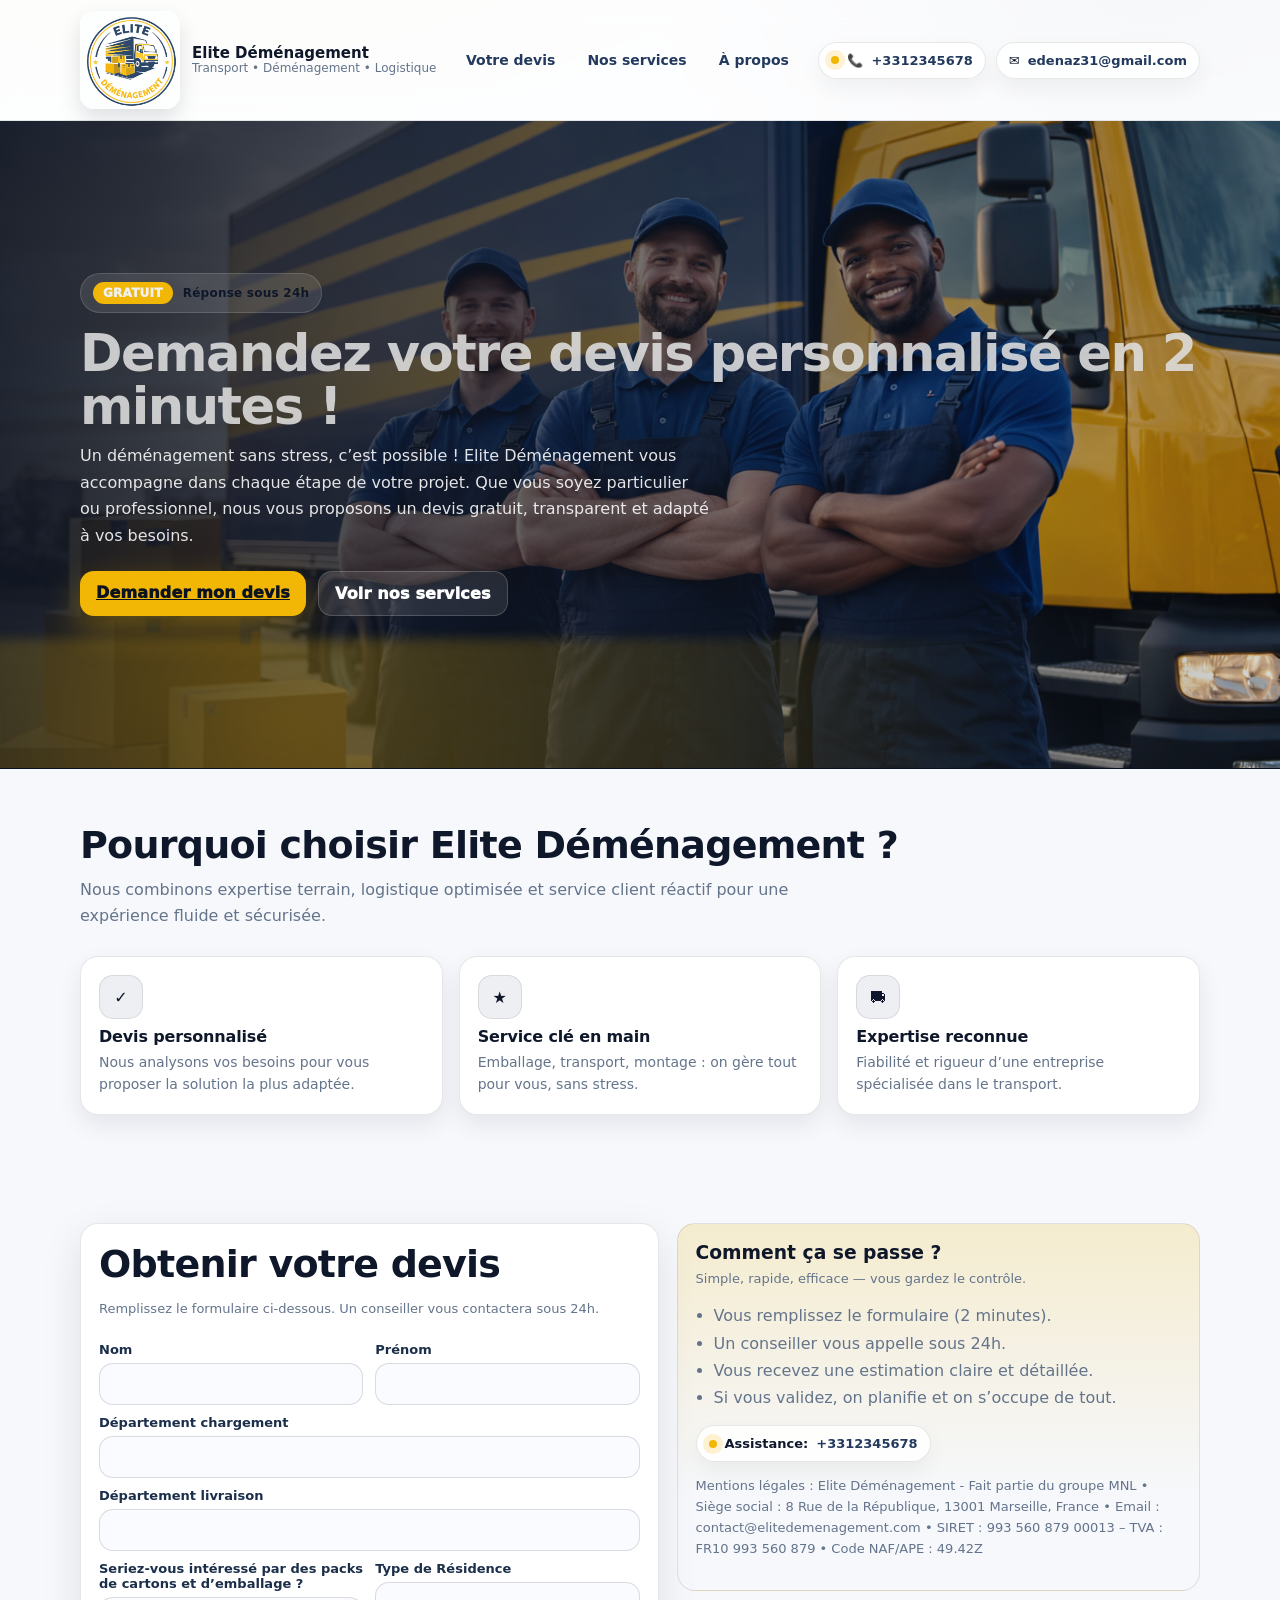
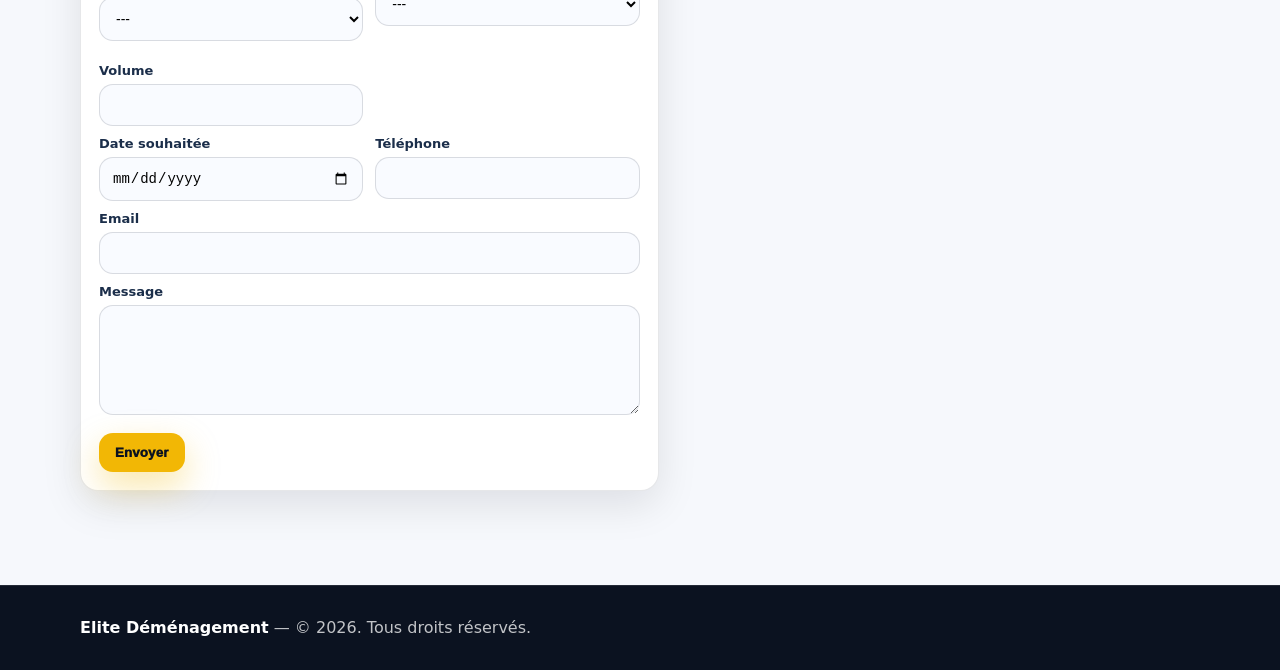
==== index.html @ 593b0d7b "Update index.html" ====
<!doctype html>
<html lang="fr">

<head>
  <meta charset="utf-8" />
  <meta name="viewport" content="width=device-width,initial-scale=1" />
  <title>Elite Déménagement | Votre devis</title>
  <link rel="stylesheet" href="assets/css/style.css" />
</head>

<body>

  <header class="navbar">
    <div class="container nav-inner">
      <a class="brand" href="index.html">
        <img src="assets/images/logo.png" alt="Elite Déménagement" />
        <div>
          <strong>Elite Déménagement</strong>
          <span>Transport • Déménagement • Logistique</span>
        </div>
      </a>

      <nav class="nav-links" aria-label="Navigation">
        <a data-nav href="index.html">Votre devis</a>
        <a data-nav href="services.html">Nos services</a>
        <a data-nav href="apropos.html">À propos</a>
      </nav>

      <div class="nav-cta">
        <a href="tel:+3312345678" class="pill">
          <span class="dot"></span> 📞 <b>+3312345678</b>
        </a>

        <a href="mailto:edenaz31@gmail.com" class="pill">
          ✉️ <b>edenaz31@gmail.com</b>
        </a>
      </div>

      <button class="burger" data-burger aria-label="Ouvrir le menu">
        <span></span><span></span><span></span>
      </button>
    </div>
  </header>

  <!-- Mobile drawer -->
  <div class="drawer" data-drawer>
    <div class="drawer-panel">
      <div class="drawer-head">
        <div style="display:flex;align-items:center;gap:10px;">
          <img src="assets/images/logo.png
" alt="Logo" style="width:44px;height:44px;border-radius:12px;object-fit:cover;">
          <strong>Menu</strong>
        </div>
        <button class="drawer-close" data-close aria-label="Fermer">✕</button>
      </div>

      <div class="drawer-links">
        <a data-nav href="index.html">Votre devis</a>
        <a data-nav href="services.html">Nos services</a>
        <a data-nav href="apropos.html">À propos</a>
      </div>
      <a href="tel:+3312345678" class="pill">
        <span class="dot"></span> 📞 <b>+3312345678</b>
      </a>

      <div style="height:10px"></div>
      <a href="mailto:edenaz31@gmail.com" class="pill">
        ✉️ <b>edenaz31@gmail.com</b>
      </a>

    </div>
  </div>

  <section class="hero">
    <div class="container hero-content">
      <div class="kicker"><span class="badge">GRATUIT</span> Réponse sous 24h</div>
      <h1>Demandez votre devis personnalisé en 2 minutes !</h1>
      <p>
        Un déménagement sans stress, c’est possible ! Elite Déménagement vous accompagne dans chaque étape de votre
        projet.
        Que vous soyez particulier ou professionnel, nous vous proposons un devis gratuit, transparent et adapté à vos
        besoins.
      </p>
      <div class="hero-actions">
        <a href="#form-section" class="btn btn-primary">
          Demander mon devis
        </a>

        <a class="btn btn-secondary" style="text-decoration:none;display:inline-block" href="services.html">
          Voir nos services
        </a>
      </div>

    </div>
  </section>

  <section class="section">
    <div class="container">
      <h2 class="section-title">Pourquoi choisir Elite Déménagement ?</h2>
      <p class="section-sub">
        Nous combinons expertise terrain, logistique optimisée et service client réactif pour une expérience fluide et
        sécurisée.
      </p>

      <div class="grid-3">
        <div class="card">
          <div class="icon">✓</div>
          <h3>Devis personnalisé</h3>
          <p>Nous analysons vos besoins pour vous proposer la solution la plus adaptée.</p>
        </div>
        <div class="card">
          <div class="icon">★</div>
          <h3>Service clé en main</h3>
          <p>Emballage, transport, montage : on gère tout pour vous, sans stress.</p>
        </div>
        <div class="card">
          <div class="icon">⛟</div>
          <h3>Expertise reconnue</h3>
          <p>Fiabilité et rigueur d’une entreprise spécialisée dans le transport.</p>
        </div>
      </div>
    </div>
  </section>

  <section class="section" id="form-section">
    <div class="container form-wrap">
      <form id="form" class="form">

        <h2 class="section-title" style="margin-bottom:6px">Obtenir votre devis</h2>

        <p class="small-muted">
          Remplissez le formulaire ci-dessous. Un conseiller vous contactera sous 24h.
        </p>

        <div class="row">

          <div>
            <label class="label">Nom</label>
            <input class="input" name="Nom" required>
          </div>

          <div>
            <label class="label">Prénom</label>
            <input class="input" name="Prenom" required>
          </div>

        </div>

        <label class="label">Département chargement</label>
        <input class="input" name="Département chargement" required>

        <label class="label">Département livraison</label>
        <input class="input" name="Département livraison" required>

        <div class="row">

          <div>
            <label class="label">Seriez-vous intéressé par des packs de cartons et d’emballage ?</label>
            <select class="select" name="Carton" required>
              <option value="" disabled selected>---</option>
              <option value="Oui">Oui</option>
              <option value="Non">Non</option>
            </select>
          </div>
          <div>
            <label class="label">Type de Résidence</label>
            <select class="select" name="Type de Résidence" required>
              <option value="" disabled selected>---</option>
              <option value="Maison">Maison</option>
              <option value="Appartement">Appartement</option>
              <option value="Bureau">Bureau</option>
            </select>
          </div>

          <div>
            <label class="label">Volume</label>
            <input class="input" name="Volume">
          </div>

        </div>

        <div class="row">

          <div>
            <label class="label">Date souhaitée</label>
            <input id="date" class="input" type="date" name="date">
          </div>

          <div>
            <label class="label">Téléphone</label>
            <input class="input" name="Telephone" required>
          </div>

        </div>

        <label class="label">Email</label>
        <input class="input" type="email" name="Email" required>

        <label class="label">Message</label>
        <textarea class="textarea" name="Notes"></textarea>

        <div style="margin-top:14px">

          <button id="submit-button" type="submit" class="btn btn-primary">
            Envoyer
          </button>
          <div id="message" style="display:none;margin-top:10px;"></div>



        </div>

      </form>


      <aside class="helper">
        <h3 style="margin:0 0 6px">Comment ça se passe ?</h3>
        <p class="small-muted" style="margin-top:0">
          Simple, rapide, efficace — vous gardez le contrôle.
        </p>
        <ul>
          <li>Vous remplissez le formulaire (2 minutes).</li>
          <li>Un conseiller vous appelle sous 24h.</li>
          <li>Vous recevez une estimation claire et détaillée.</li>
          <li>Si vous validez, on planifie et on s’occupe de tout.</li>
        </ul>

       
        <a href="tel:+3312345678" style="margin-top:14px" class="pill">
          <span class="dot"></span>  Assistance: <b>+3312345678</b>
        </a>

        <p class="small-muted" style="margin-top:14px">
          Mentions légales : Elite Déménagement - Fait partie du groupe MNL • Siège social : 8 Rue de la
          République, 13001 Marseille, France • Email
          : contact@elitedemenagement.com •
          SIRET : 993 560 879 00013 – TVA : FR10 993 560 879 • Code NAF/APE : 49.42Z
        </p>
      </aside>
    </div>
  </section>

  <footer class="footer">
    <div class="container">
      <p><strong>Elite Déménagement</strong> — © 2026. Tous droits réservés.</p>
    </div>
  </footer>

  <script src="assets/js/main.js"></script>
</body>

</html>
---- assets/css/style.css ----
:root{
  --blue:#233a5e;          /* כחול כהה */
  --blue-2:#1b2e4a;
  --yellow:#f2b705;        /* צהוב */
  --bg:#f6f8fc;            /* רקע */
  --card:#ffffff;
  --text:#0f172a;
  --muted:#64748b;
  --border:rgba(15,23,42,.10);
  --shadow: 0 14px 40px rgba(2,6,23,.10);
  --shadow2: 0 10px 25px rgba(2,6,23,.08);
  --radius: 18px;
}

*{box-sizing:border-box}
html{scroll-behavior:smooth}
body{
  margin:0;
  font-family: ui-sans-serif, system-ui, -apple-system, Segoe UI, Roboto, Arial;
  color:var(--text);
  background: radial-gradient(1200px 600px at 15% -10%, rgba(242,183,5,.18), transparent 60%),
              radial-gradient(900px 500px at 90% 0%, rgba(35,58,94,.14), transparent 55%),
              var(--bg);
}

/* ====== Layout ====== */
.container{
  width:min(1120px, calc(100% - 40px));
  margin:0 auto;
}
.section{padding: 54px 0;}
.section-title{
  font-size: clamp(26px, 3vw, 38px);
  letter-spacing:-0.02em;
  margin:0 0 10px;
}
.section-sub{
  margin:0 0 28px;
  color:var(--muted);
  line-height:1.6;
  max-width: 72ch;
}

/* ====== Navbar ====== */
.navbar{
  position:sticky;
  top:0;
  z-index:999;
  background: rgba(255,255,255,.78);
  backdrop-filter: blur(14px);
  border-bottom: 1px solid var(--border);
}
.nav-inner{
  height:120px;
  display:flex;
  align-items:center;
  justify-content:space-between;
  gap:14px;
}
.brand{
  display:flex;
  align-items:center;
  gap:12px;
  text-decoration:none;
  color:var(--text);
}
.brand img{
  width:100px;
  border-radius:14px;
  object-fit:cover;
  box-shadow: 0 10px 22px rgba(2,6,23,.12);
}
.brand strong{
  display:block;
  font-size: 15px;
  line-height:1.1;
}
.brand span{
  display:block;
  font-size:12px;
  color:var(--muted);
}

.nav-links{
  display:flex;
  align-items:center;
  gap: 8px;
}
.nav-links a{
  text-decoration:none;
  color: var(--blue);
  font-weight: 700;
  font-size: 14px;
  padding:10px 12px;
  border-radius: 999px;
  transition: background .15s ease, transform .15s ease, color .15s ease;
}
.nav-links a:hover{
  background: rgba(35,58,94,.08);
  transform: translateY(-1px);
}
.nav-links a.active{
  background: rgba(242,183,5,.20);
  color: var(--blue-2);
}

.nav-cta{
  display:flex;
  align-items:center;
  gap:10px;
  white-space:nowrap;
}
.pill{
  display:inline-flex;
  align-items:center;
  gap:8px;
  padding:10px 12px;
  border-radius:999px;
  border:1px solid var(--border);
  background: rgba(255,255,255,.85);
  color: var(--blue-2);
  font-weight:800;
  font-size:13px;
  box-shadow: 0 10px 22px rgba(2,6,23,.05);
}
.pill b{color:var(--blue)}
.pill .dot{
  width:8px; height:8px; border-radius:99px;
  background: var(--yellow);
  box-shadow: 0 0 0 6px rgba(242,183,5,.18);
}

/* Mobile menu button */
.burger{
  display:none;
  width:44px;height:44px;
  border-radius: 12px;
  border:1px solid var(--border);
  background: rgba(255,255,255,.9);
  cursor:pointer;
}
.burger span{
  display:block;
  width:18px; height:2px;
  background: var(--blue);
  margin:4px auto;
  border-radius:99px;
}

/* Mobile drawer */
.drawer{
  position:fixed;
  inset:0;
  background: rgba(2,6,23,.55);
  z-index:9999;

  opacity:0;
  pointer-events:none;
  transition: opacity .3s ease;
}

.drawer.open{
  opacity:1;
  pointer-events:auto;
}

.drawer-panel{
  position:absolute;
  right:0;
  top:0;
  width:min(360px, 88vw);
  height:100%;
  background:#fff;
  padding:18px;
  box-shadow: var(--shadow);

  transform: translateX(100%);
  transition: transform .3s ease;
}

.drawer.open .drawer-panel{
  transform: translateX(0);
}

/* ====== Hero ====== */
.hero{
  position:relative;
  min-height: 72vh;
  display:flex;
  align-items:center;
  overflow:hidden;
  border-bottom: 1px solid var(--border);
  background: #0b1220;
}
.hero::before{
  content:"";
  position:absolute;
  inset:0;
  background:
    linear-gradient(90deg, rgba(11,18,32,.92) 0%,
                         rgba(11,18,32,.62) 45%,
                         rgba(11,18,32,.15) 100%),
    url("/assets/images/truck-hero.jpg") center/cover no-repeat;
  transform: scale(1.03);

  pointer-events:none; /* 👈 להוסיף את השורה הזאת */
}
.hero::after{
  content:"";
  position:absolute;
  inset:auto -20% -45% -20%;
  height: 420px;
  background: radial-gradient(circle at 30% 20%, rgba(242,183,5,.28), transparent 60%);
  filter: blur(6px);
}
.hero-content{
  position:relative;
  z-index:2; /* 👈 להוסיף */
}
.kicker{
  display:inline-flex;
  gap:10px;
  align-items:center;
  padding:8px 12px;
  border-radius:999px;
  background: rgba(255,255,255,.10);
  border: 1px solid rgba(255,255,255,.14);
  font-weight:800;
  letter-spacing:.02em;
  font-size:12px;
}
.kicker .badge{
  background: var(--yellow);
  color: #f0f0f0;
  font-weight: 1000;
  padding:4px 10px;
  border-radius:999px;
}
.hero h1{
  margin:14px 0 10px;
  font-size: clamp(32px, 4vw, 54px);
  letter-spacing:-0.03em;
  line-height:1.04;
    color: rgba(223, 223, 223, 0.88);
}
.hero p{
  margin:0 0 22px;
  max-width: 62ch;
  color: rgba(255,255,255,.88);
  line-height:1.65;
  font-size: 16px;
}
.hero-actions{
  display:flex;
  gap:12px;
  flex-wrap:wrap;
}
.btn{
  appearance:none;
  border:none;
  cursor:pointer;
  border-radius: 14px;
  padding: 12px 16px;
  font-weight: 950;
  letter-spacing:.01em;
  transition: transform .15s ease, box-shadow .15s ease, opacity .15s ease;
}
.btn-primary{
  background: var(--yellow);
  color: #0b1220;
  box-shadow: 0 14px 34px rgba(242,183,5,.35);
}
.btn-primary:hover{transform: translateY(-1px); opacity:.95;}
.btn-secondary{
  background: rgba(255,255,255,.10);
  color: #fff;
  border: 1px solid rgba(255,255,255,.18);
}
.btn-secondary:hover{transform: translateY(-1px); opacity:.95;}

/* ====== Cards / Highlights ====== */
.grid-3{
  display:grid;
  grid-template-columns: repeat(3, 1fr);
  gap: 16px;
}
.card{
  background: var(--card);
  border: 1px solid var(--border);
  border-radius: var(--radius);
  box-shadow: var(--shadow2);
  padding: 18px;
}
.card h3{
  margin:8px 0 6px;
  font-size: 16px;
  letter-spacing:-0.01em;
}
.drawer-links{
  display:flex;
  flex-direction:column;
  gap:12px;
  margin:20px 0;
}

.drawer-links a{
  text-decoration:none;
  color: var(--blue);
  font-weight:700;
  font-size:16px;
  padding:12px 14px;
  border-radius:12px;
  transition: background .2s ease, transform .2s ease;
}

.drawer-links a:hover{
  background: rgba(35,58,94,.08);
  transform: translateX(4px);
}

.card p{
  margin:0;
  color: var(--muted);
  line-height:1.55;
  font-size: 14px;
}
.pill{
  text-decoration:none;
  color:inherit;
}
.icon{
  width:44px;height:44px;
  border-radius: 14px;
  display:grid;
  place-items:center;
  background: rgba(35,58,94,.08);
  border: 1px solid var(--border);
  position:relative;
}


/* ====== Form ====== */
.form-wrap{
  display:grid;
  grid-template-columns: 1.05fr .95fr;
  gap: 18px;
  align-items:start;
}
.form{
  background:#fff;
  border: 1px solid var(--border);
  border-radius: var(--radius);
  box-shadow: var(--shadow);
  padding: 18px;
}
.form .row{
  display:grid;
  grid-template-columns: 1fr 1fr;
  gap: 12px;
}
.label{
  display:block;
  font-size: 13px;
  font-weight: 900;
  color: var(--blue-2);
  margin: 10px 0 6px;
}
.input, .select, .textarea{
  width:100%;
  padding: 12px 12px;
  border-radius: 14px;
  border: 1px solid rgba(15,23,42,.14);
  background: #f9fbff;
  outline:none;
  transition: box-shadow .15s ease, border-color .15s ease, background .15s ease;
  font-size: 14px;
}
.input:focus, .select:focus, .textarea:focus{
  border-color: rgba(35,58,94,.55);
  background:#fff;
  box-shadow: 0 0 0 4px rgba(35,58,94,.12);
}
.textarea{min-height: 110px; resize: vertical;}

.helper{
  background: linear-gradient(180deg, rgba(242,183,5,.18), transparent 75%);
  border: 1px solid var(--border);
  border-radius: var(--radius);
  padding: 18px;
}
.helper ul{margin:10px 0 0; padding-left:18px; color: var(--muted); line-height:1.7;}
.small-muted{color:var(--muted); font-size:13px; line-height:1.6;}

/* ====== Services list ====== */
.services{
  display:grid;
  grid-template-columns: repeat(2, 1fr);
  gap: 16px;
}
.service{
  background:#fff;
  border:1px solid var(--border);
  border-radius: var(--radius);
  box-shadow: var(--shadow2);
  padding: 18px;
}
.service .top{
  display:flex; gap:12px; align-items:flex-start;
}
.service h3{margin:2px 0 6px;}
.tags{
  margin-top:10px;
  display:flex;
  gap:8px;
  flex-wrap:wrap;
}
.tag{
  font-size:12px;
  font-weight:900;
  color: var(--blue-2);
  background: rgba(35,58,94,.08);
  border:1px solid var(--border);
  padding:6px 10px;
  border-radius:999px;
}
.tag.yellow{
  background: rgba(242,183,5,.20);
}

/* ====== Footer ====== */
.footer{
  margin-top: 40px;
  background: #0b1220;
  color: rgba(255,255,255,.85);
  padding: 28px 0;
  border-top: 1px solid rgba(255,255,255,.10);
}
.footer p{margin:0; color: rgba(255,255,255,.75); line-height:1.7;}
.footer strong{color:#fff}

/* ====== Responsive ====== */
@media (max-width: 980px){
  .grid-3{grid-template-columns: 1fr;}
  .form-wrap{grid-template-columns: 1fr;}
  .services{grid-template-columns: 1fr;}
}
@media (max-width: 860px){
  .nav-links, .nav-cta{display:none;}
  .burger{display:inline-block;}
  .hero{min-height: 62vh;}
}
@media (max-width: 560px){
  .form .row{grid-template-columns: 1fr;}
  .brand strong{font-size:14px}
  .brand span{display:none}
}
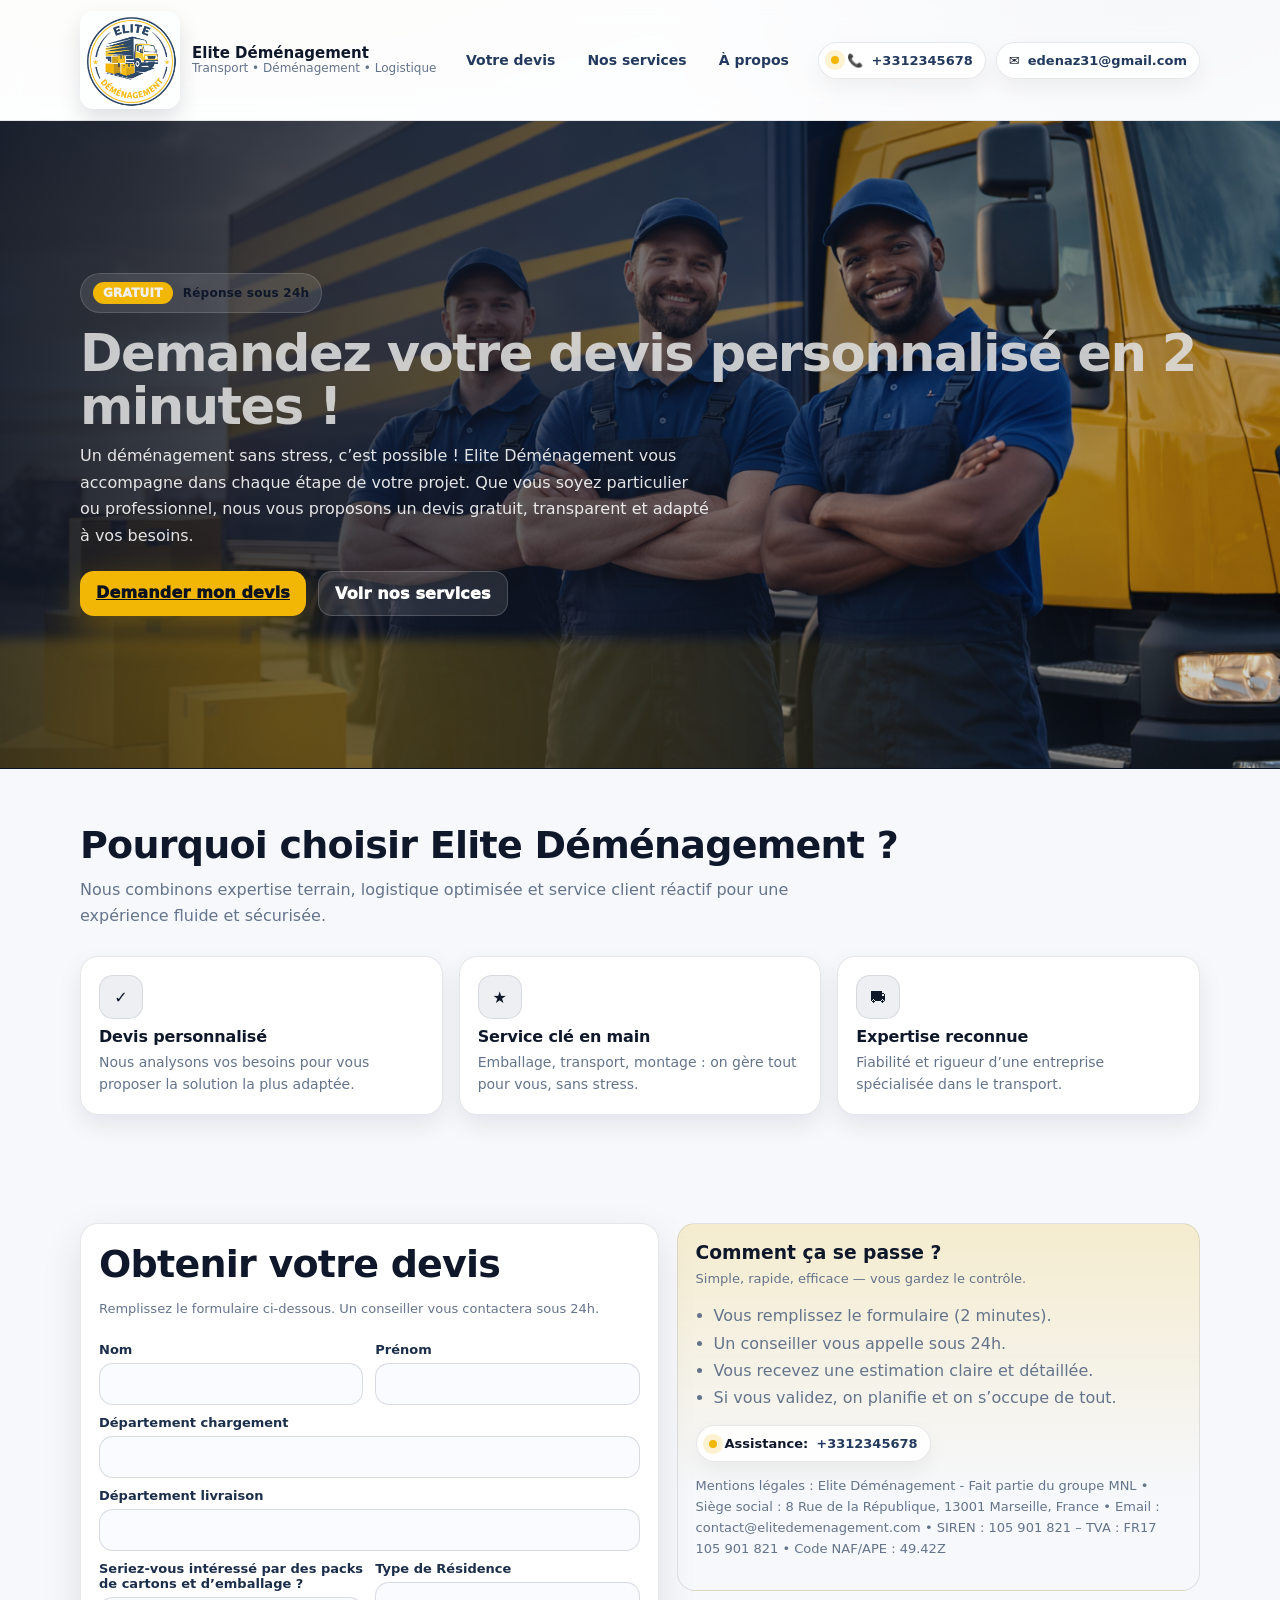
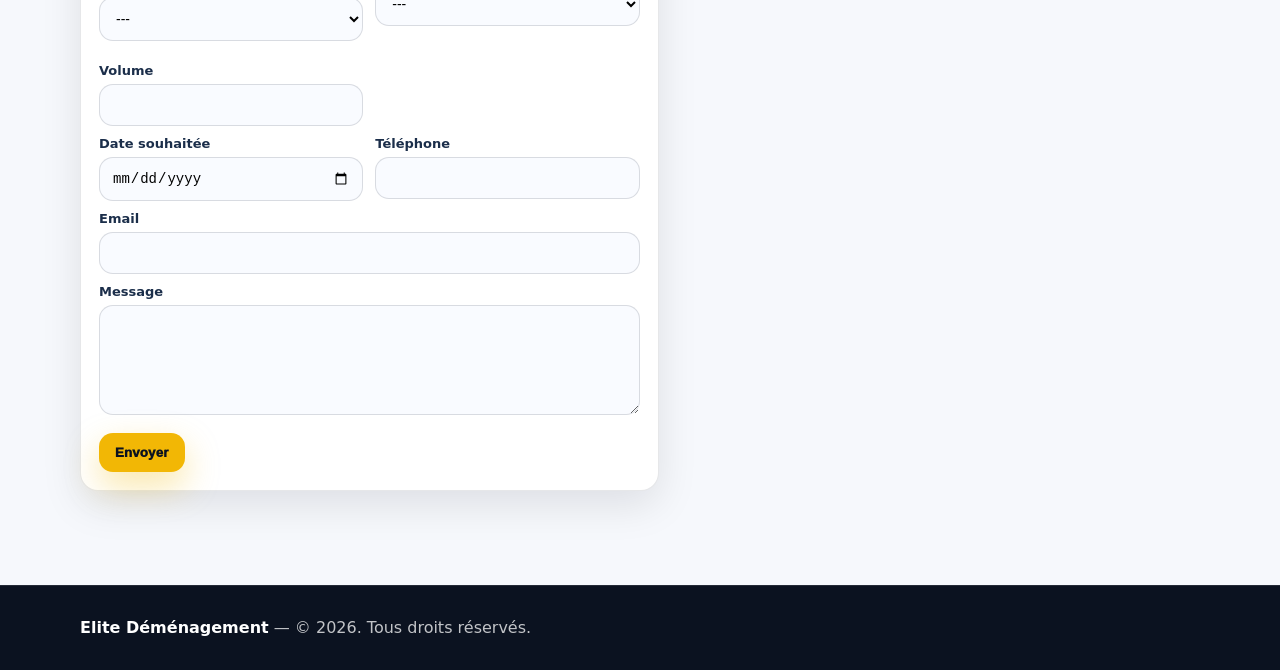
==== commit 748774e8: "Update index.html" ====
--- a/index.html
+++ b/index.html
@@ -234,7 +234,7 @@
           Mentions légales : Elite Déménagement - Fait partie du groupe MNL • Siège social : 8 Rue de la
           République, 13001 Marseille, France • Email
           : contact@elitedemenagement.com •
-          SIRET : 993 560 879 00013 – TVA : FR10 993 560 879 • Code NAF/APE : 49.42Z
+          SIREN : 105 901 821 – TVA : FR17 105 901 821 • Code NAF/APE : 49.42Z
         </p>
       </aside>
     </div>
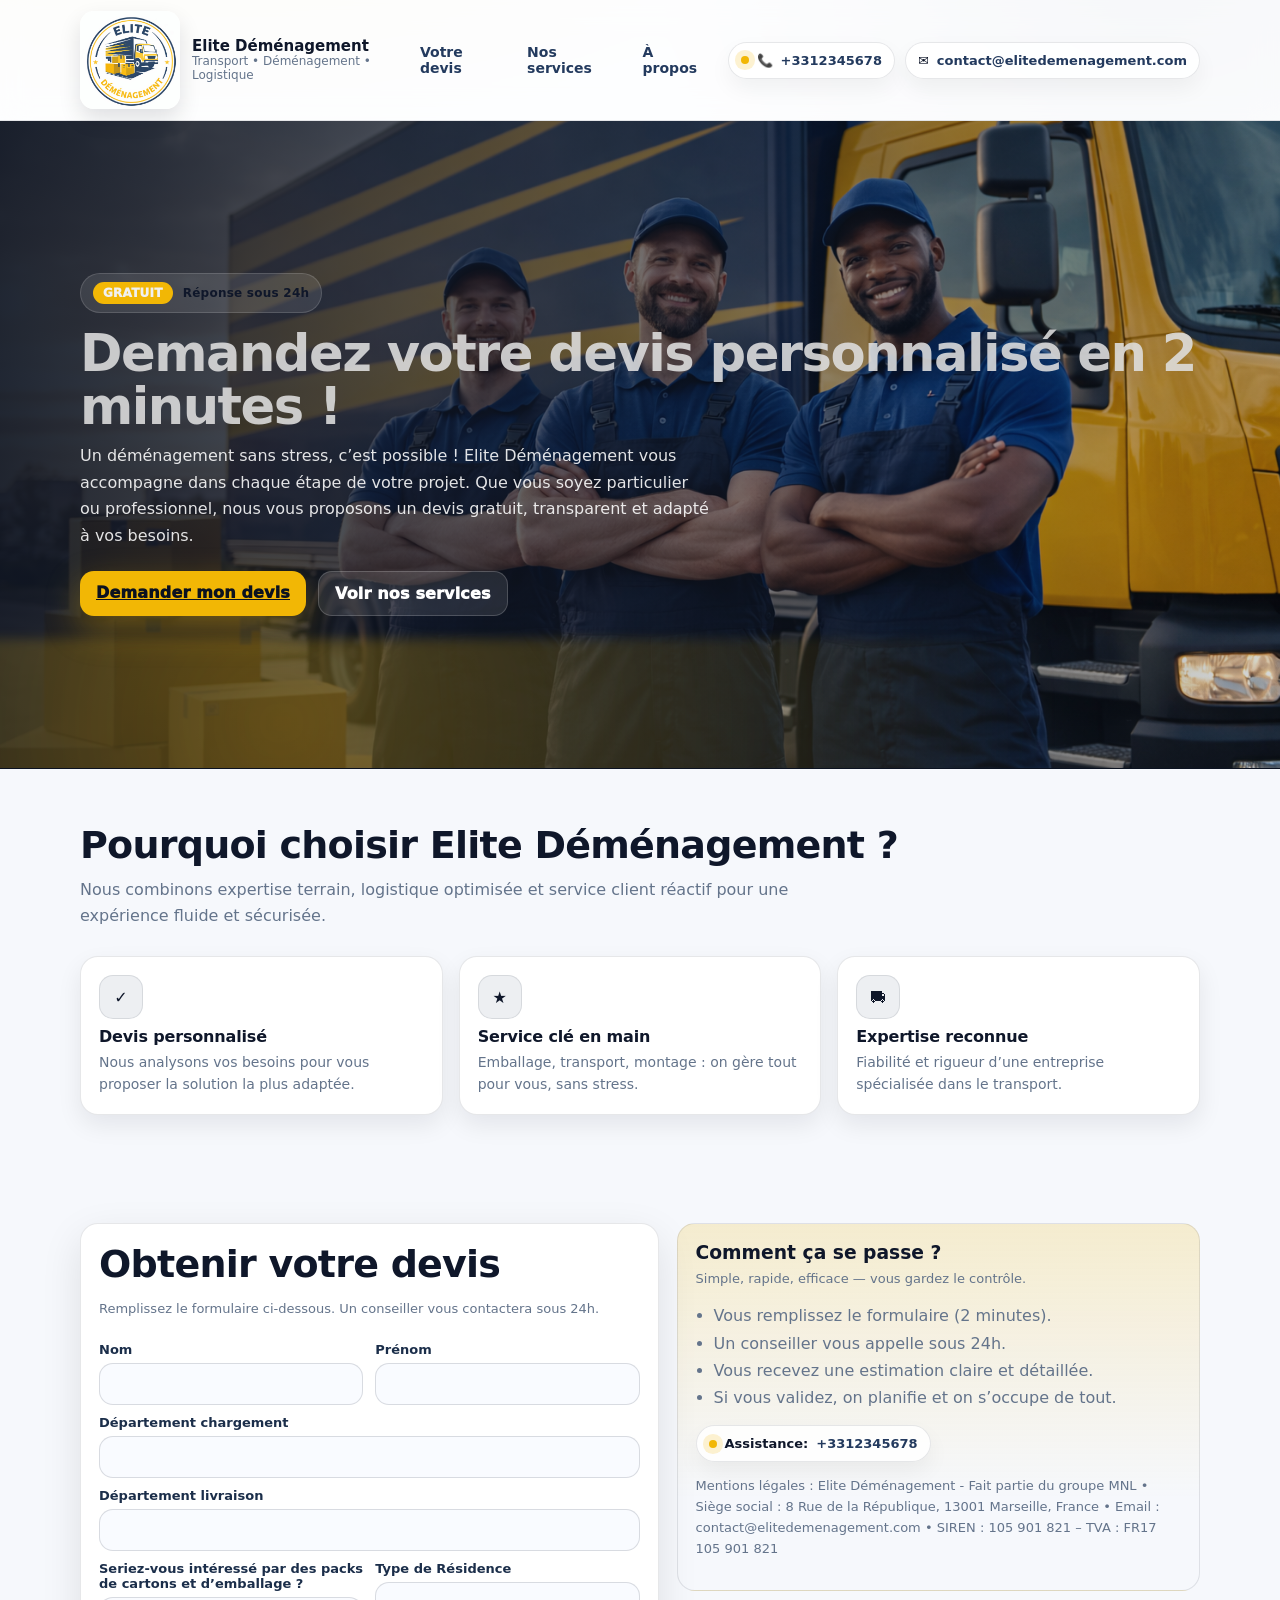
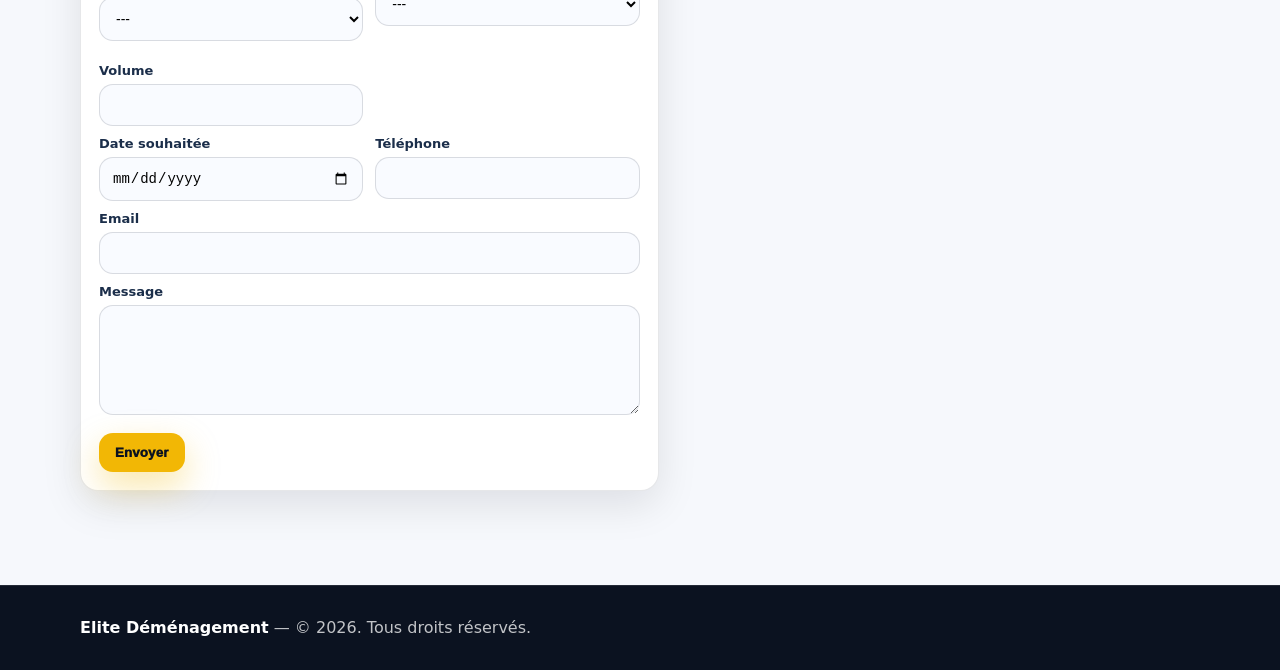
==== commit 3c72c09a: "Update email contact in index.html" ====
--- a/index.html
+++ b/index.html
@@ -31,8 +31,8 @@
           <span class="dot"></span> 📞 <b>+3312345678</b>
         </a>
 
-        <a href="mailto:edenaz31@gmail.com" class="pill">
-          ✉️ <b>edenaz31@gmail.com</b>
+        <a href="mailto:contact@elitedemenagement.com" class="pill">
+          ✉️ <b>contact@elitedemenagement.com</b>
         </a>
       </div>
 
@@ -64,8 +64,8 @@
       </a>
 
       <div style="height:10px"></div>
-      <a href="mailto:edenaz31@gmail.com" class="pill">
-        ✉️ <b>edenaz31@gmail.com</b>
+      <a href="mailto:contact@elitedemenagement.com" class="pill">
+        ✉️ <b>contact@elitedemenagement.com</b>
       </a>
 
     </div>
@@ -234,7 +234,7 @@
           Mentions légales : Elite Déménagement - Fait partie du groupe MNL • Siège social : 8 Rue de la
           République, 13001 Marseille, France • Email
           : contact@elitedemenagement.com •
-          SIREN : 105 901 821 – TVA : FR17 105 901 821 • Code NAF/APE : 49.42Z
+          SIREN : 105 901 821 – TVA : FR17 105 901 821 
         </p>
       </aside>
     </div>
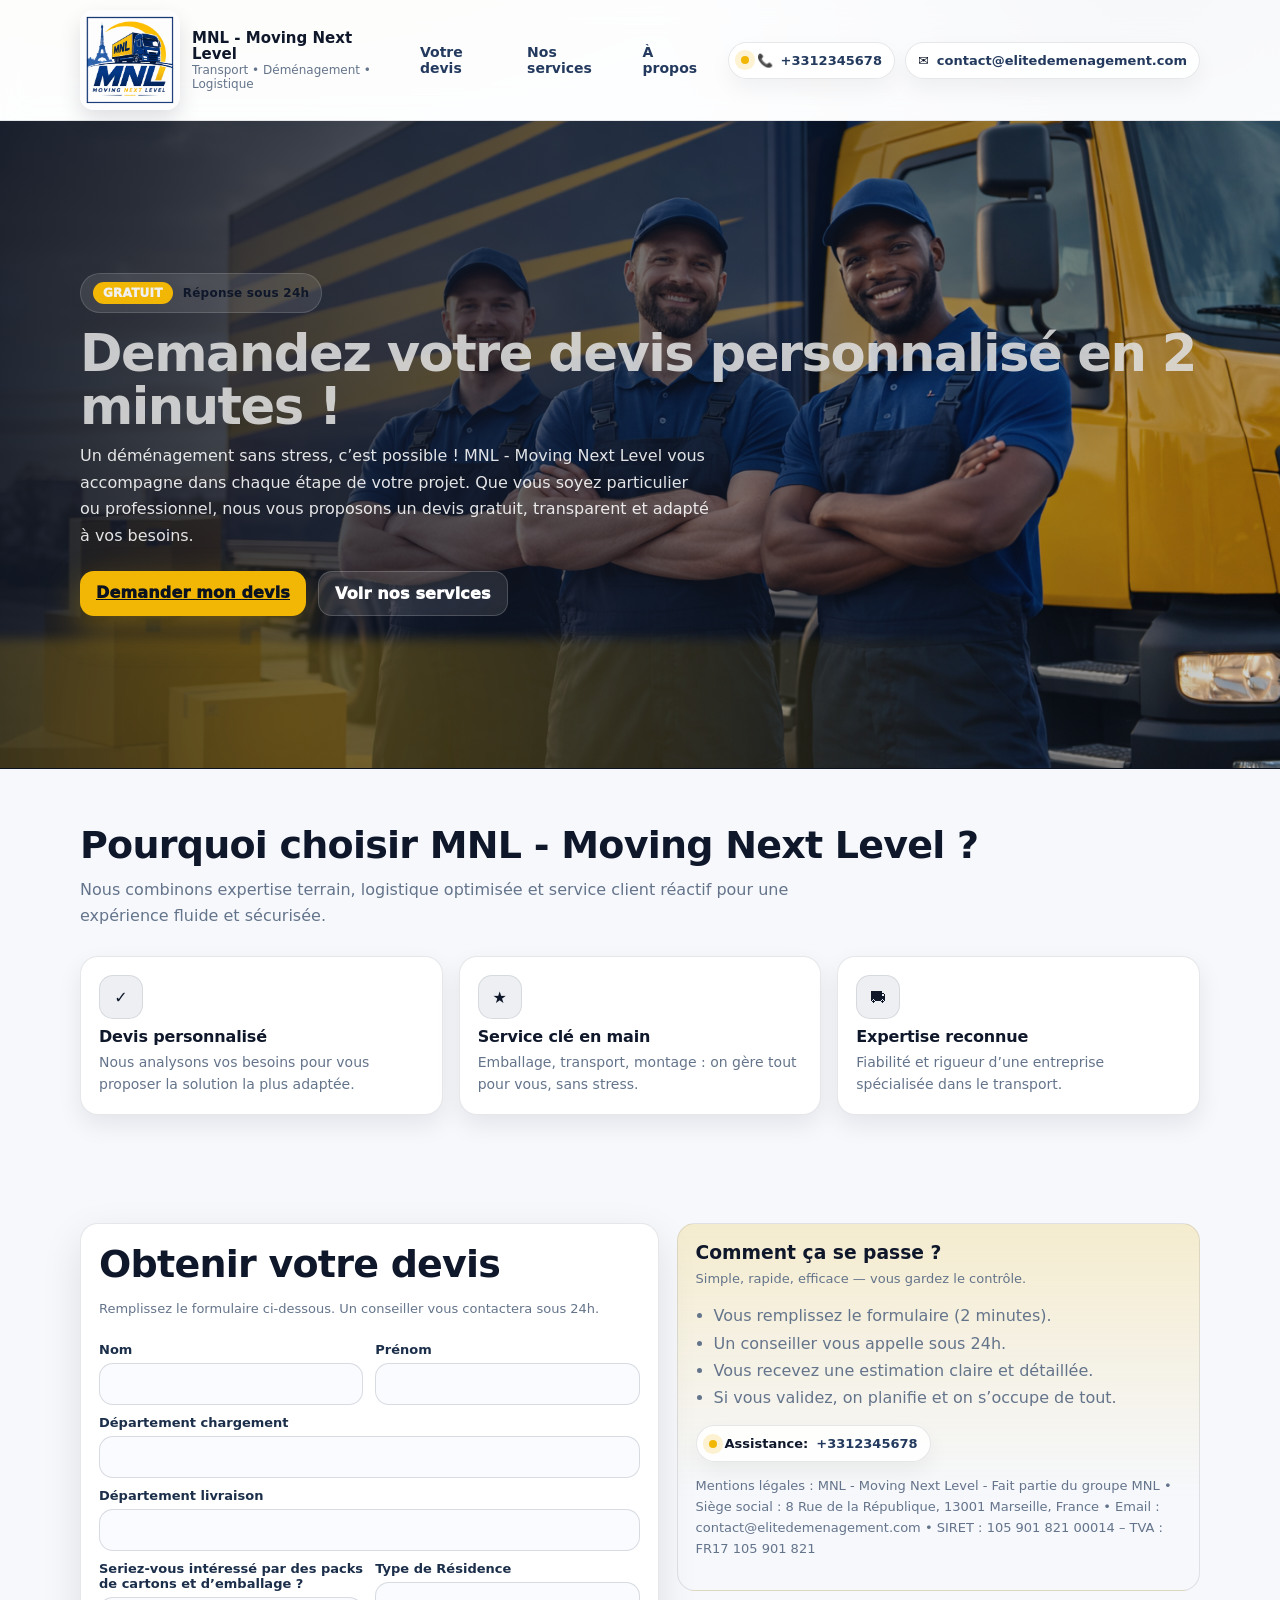
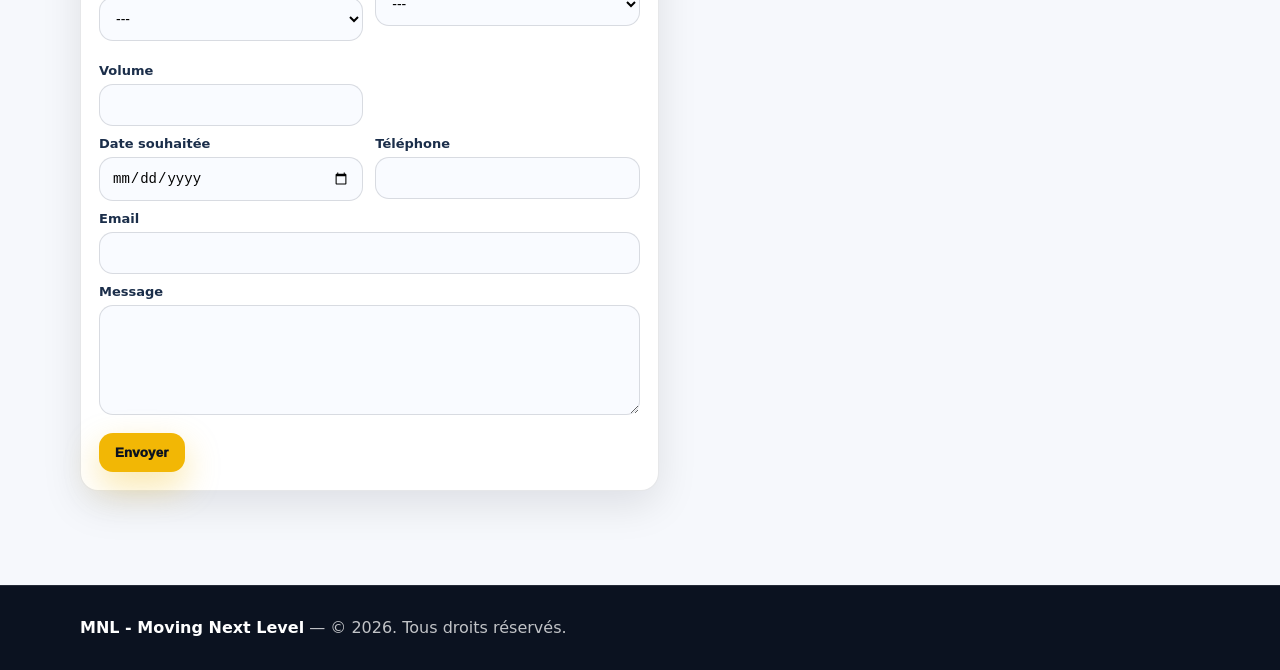
==== commit b77460b3: "change name" ====
--- a/index.html
+++ b/index.html
@@ -4,7 +4,8 @@
 <head>
   <meta charset="utf-8" />
   <meta name="viewport" content="width=device-width,initial-scale=1" />
-  <title>Elite Déménagement | Votre devis</title>
+  <link rel="icon" href="assets/images/logo.png" type="image/x-icon">
+  <title>MNL - Moving Next Level | Votre devis</title>
   <link rel="stylesheet" href="assets/css/style.css" />
 </head>
 
@@ -13,9 +14,9 @@
   <header class="navbar">
     <div class="container nav-inner">
       <a class="brand" href="index.html">
-        <img src="assets/images/logo.png" alt="Elite Déménagement" />
+        <img src="assets/images/logo.png" alt="MNL" />
         <div>
-          <strong>Elite Déménagement</strong>
+          <strong>MNL - Moving Next Level</strong>
           <span>Transport • Déménagement • Logistique</span>
         </div>
       </a>
@@ -76,7 +77,7 @@
       <div class="kicker"><span class="badge">GRATUIT</span> Réponse sous 24h</div>
       <h1>Demandez votre devis personnalisé en 2 minutes !</h1>
       <p>
-        Un déménagement sans stress, c’est possible ! Elite Déménagement vous accompagne dans chaque étape de votre
+        Un déménagement sans stress, c’est possible ! MNL - Moving Next Level vous accompagne dans chaque étape de votre
         projet.
         Que vous soyez particulier ou professionnel, nous vous proposons un devis gratuit, transparent et adapté à vos
         besoins.
@@ -96,7 +97,7 @@
 
   <section class="section">
     <div class="container">
-      <h2 class="section-title">Pourquoi choisir Elite Déménagement ?</h2>
+      <h2 class="section-title">Pourquoi choisir MNL - Moving Next Level ?</h2>
       <p class="section-sub">
         Nous combinons expertise terrain, logistique optimisée et service client réactif pour une expérience fluide et
         sécurisée.
@@ -231,10 +232,10 @@
         </a>
 
         <p class="small-muted" style="margin-top:14px">
-          Mentions légales : Elite Déménagement - Fait partie du groupe MNL • Siège social : 8 Rue de la
+          Mentions légales : MNL - Moving Next Level - Fait partie du groupe MNL • Siège social : 8 Rue de la
           République, 13001 Marseille, France • Email
           : contact@elitedemenagement.com •
-          SIREN : 105 901 821 – TVA : FR17 105 901 821 
+          SIRET : 105 901 821 00014 – TVA : FR17 105 901 821 
         </p>
       </aside>
     </div>
@@ -242,7 +243,7 @@
 
   <footer class="footer">
     <div class="container">
-      <p><strong>Elite Déménagement</strong> — © 2026. Tous droits réservés.</p>
+      <p><strong>MNL - Moving Next Level</strong> — © 2026. Tous droits réservés.</p>
     </div>
   </footer>
 
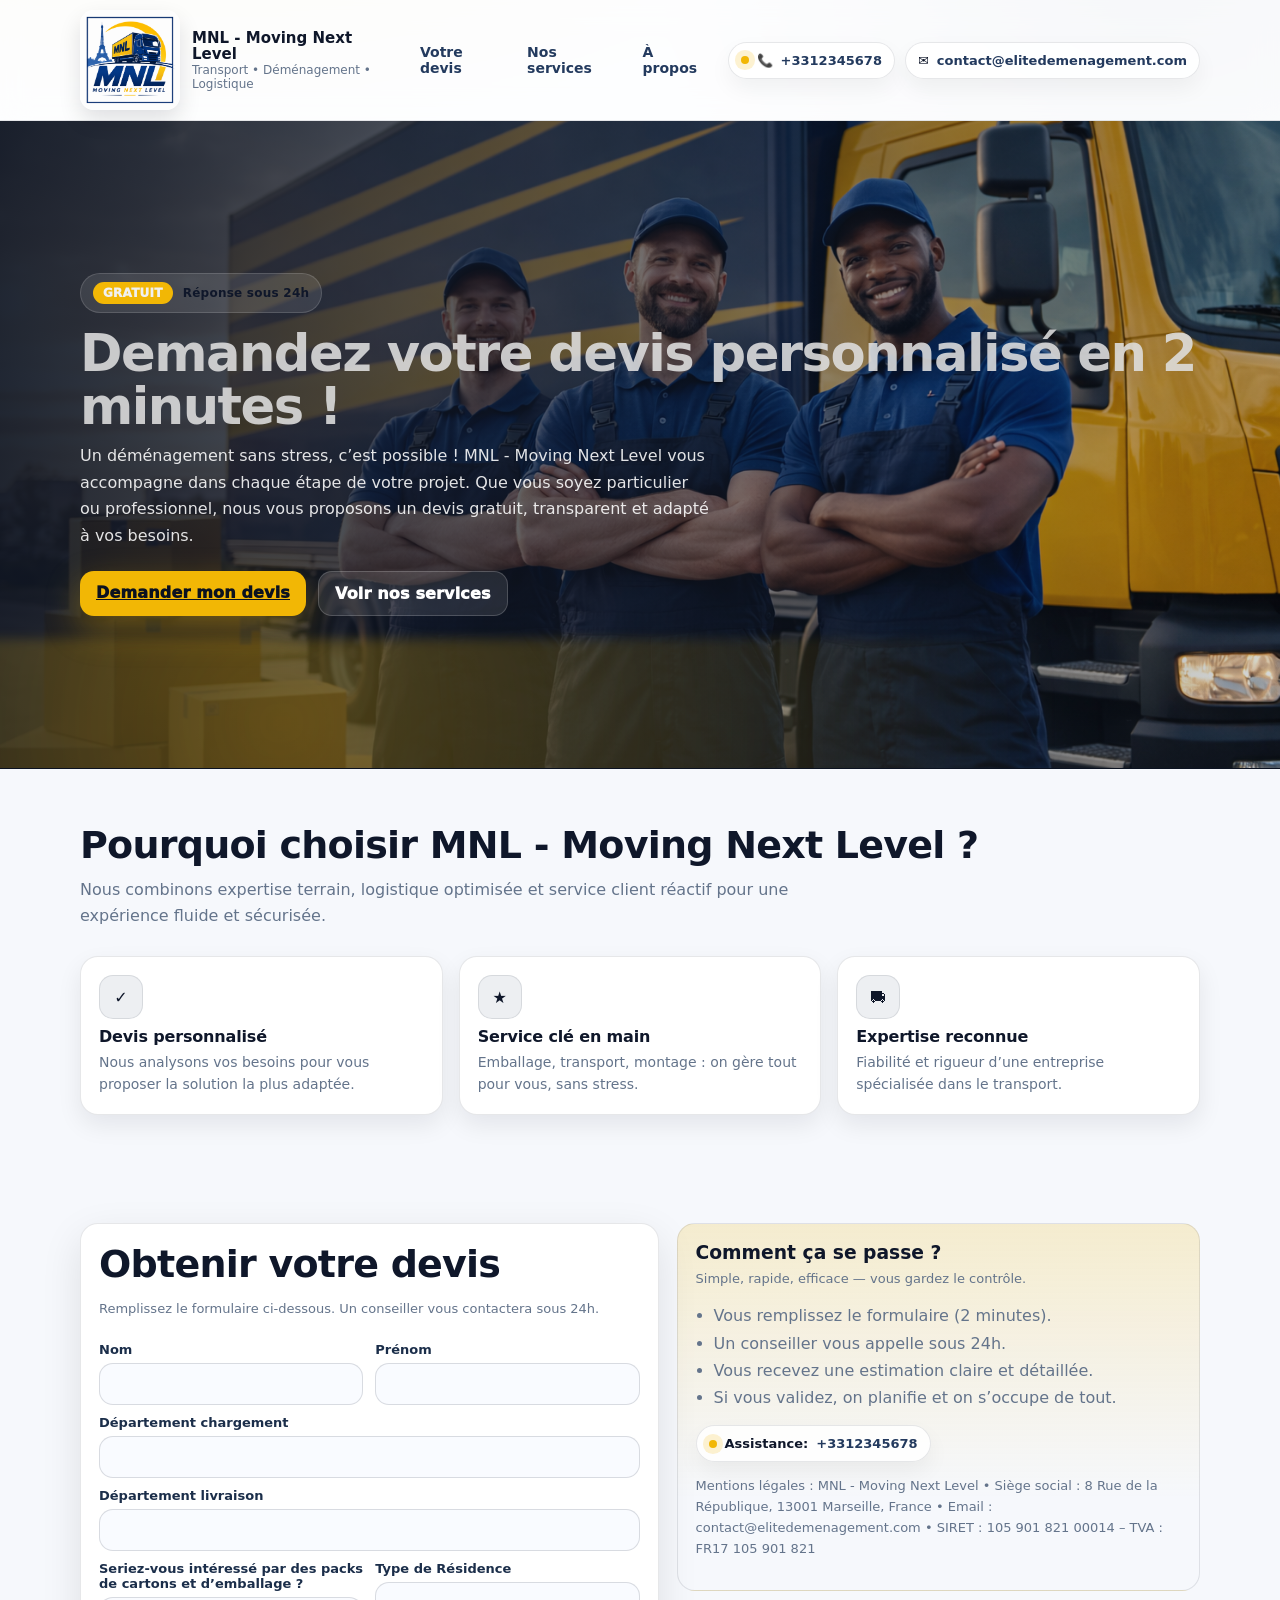
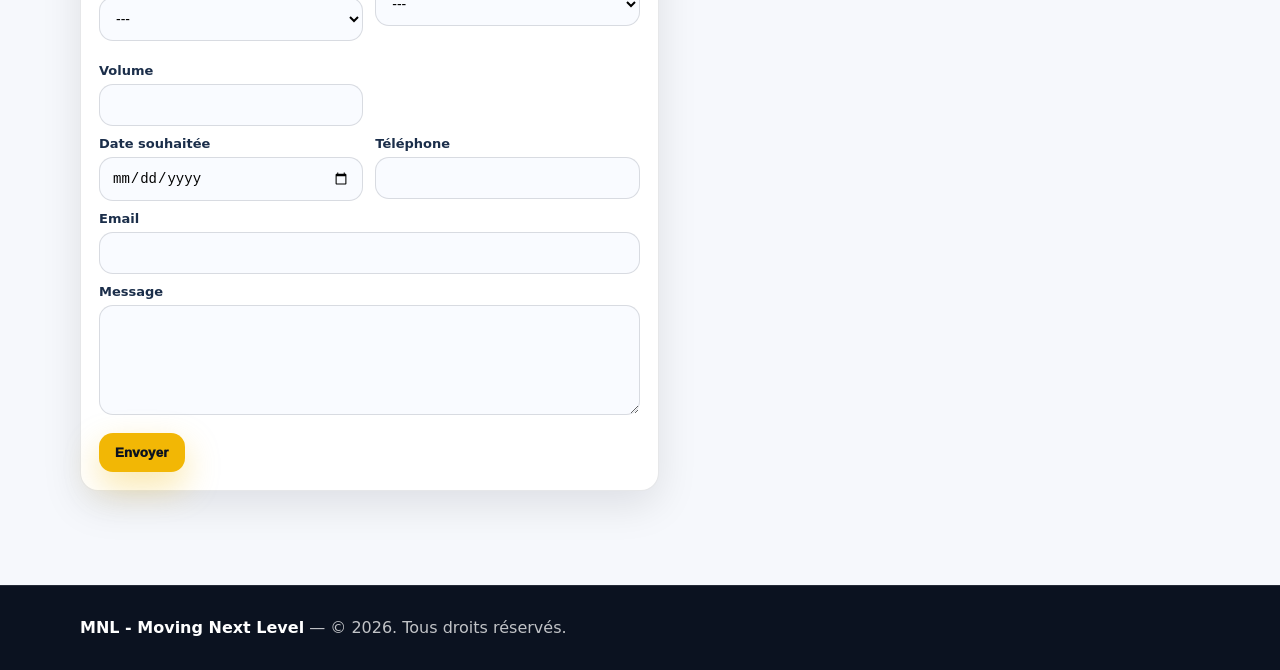
==== commit bd2bec63: "change name" ====
--- a/index.html
+++ b/index.html
@@ -232,7 +232,7 @@
         </a>
 
         <p class="small-muted" style="margin-top:14px">
-          Mentions légales : MNL - Moving Next Level - Fait partie du groupe MNL • Siège social : 8 Rue de la
+          Mentions légales : MNL - Moving Next Level • Siège social : 8 Rue de la
           République, 13001 Marseille, France • Email
           : contact@elitedemenagement.com •
           SIRET : 105 901 821 00014 – TVA : FR17 105 901 821 
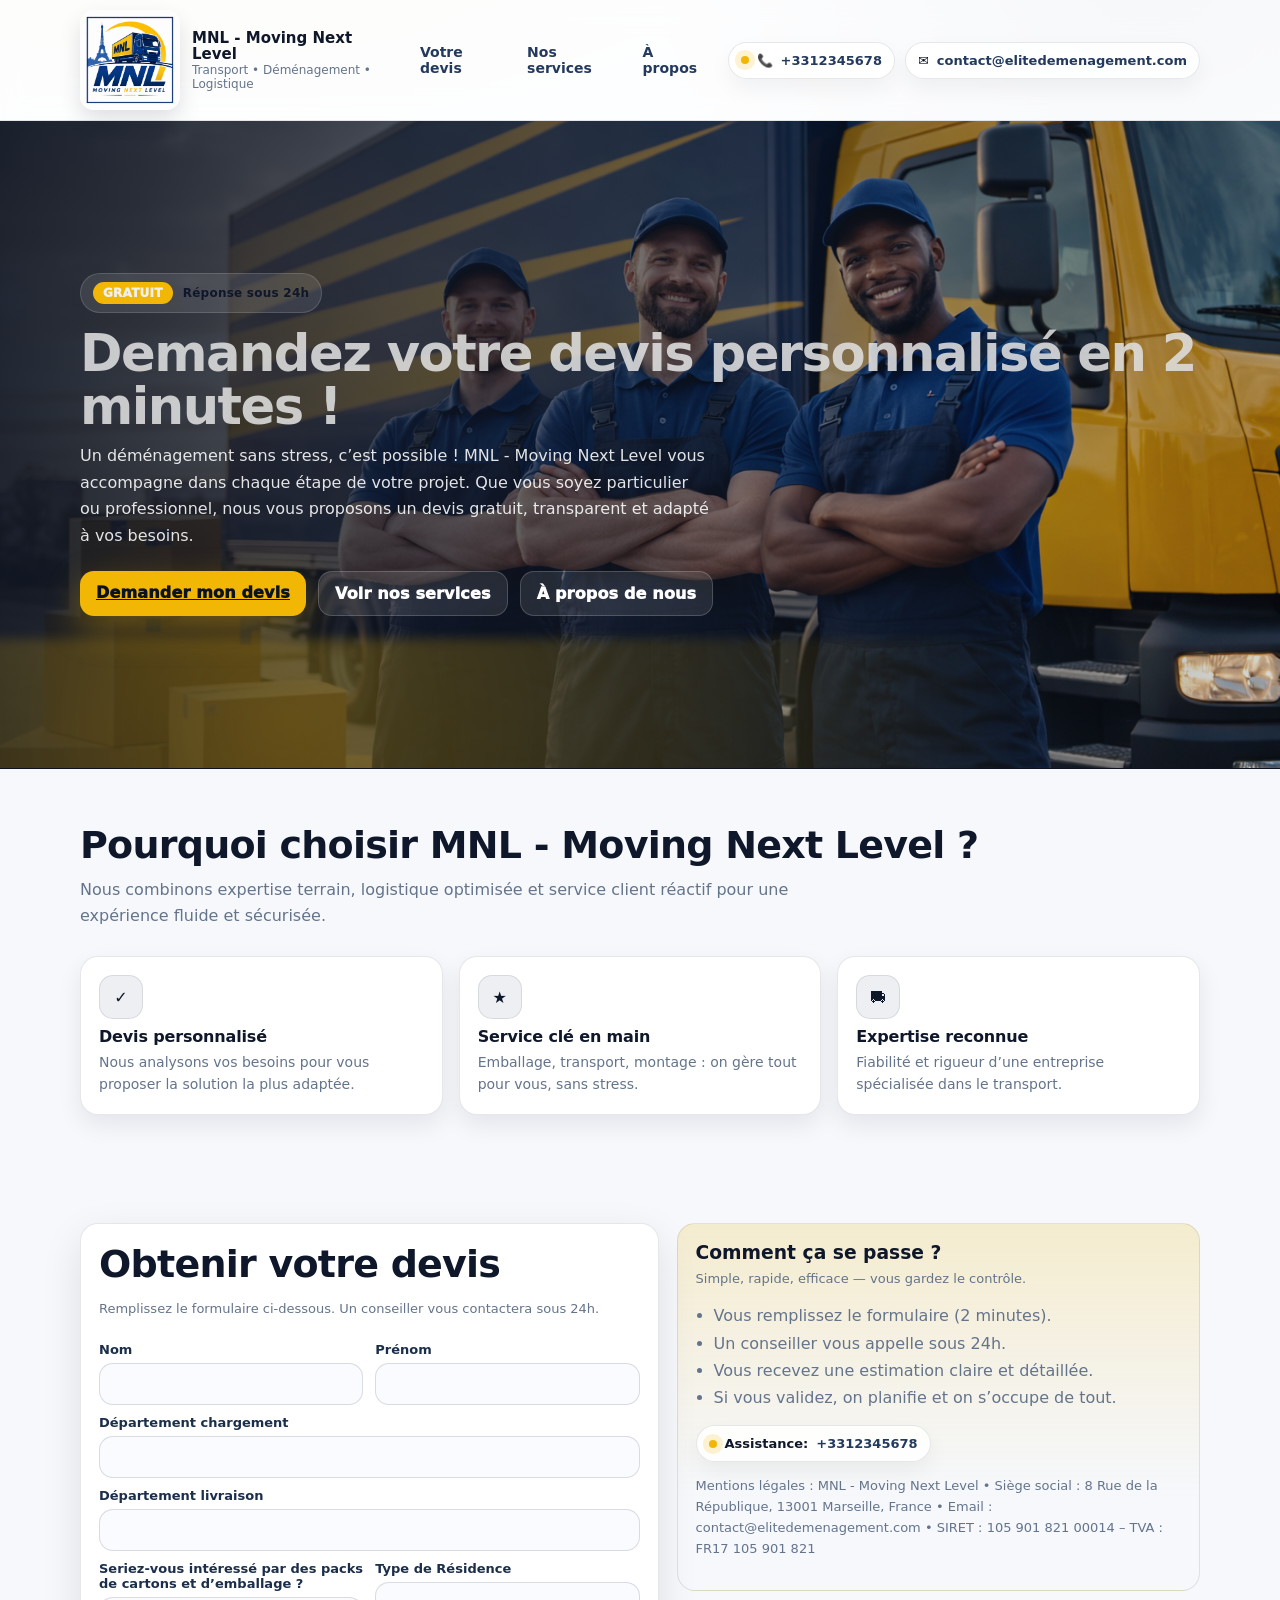
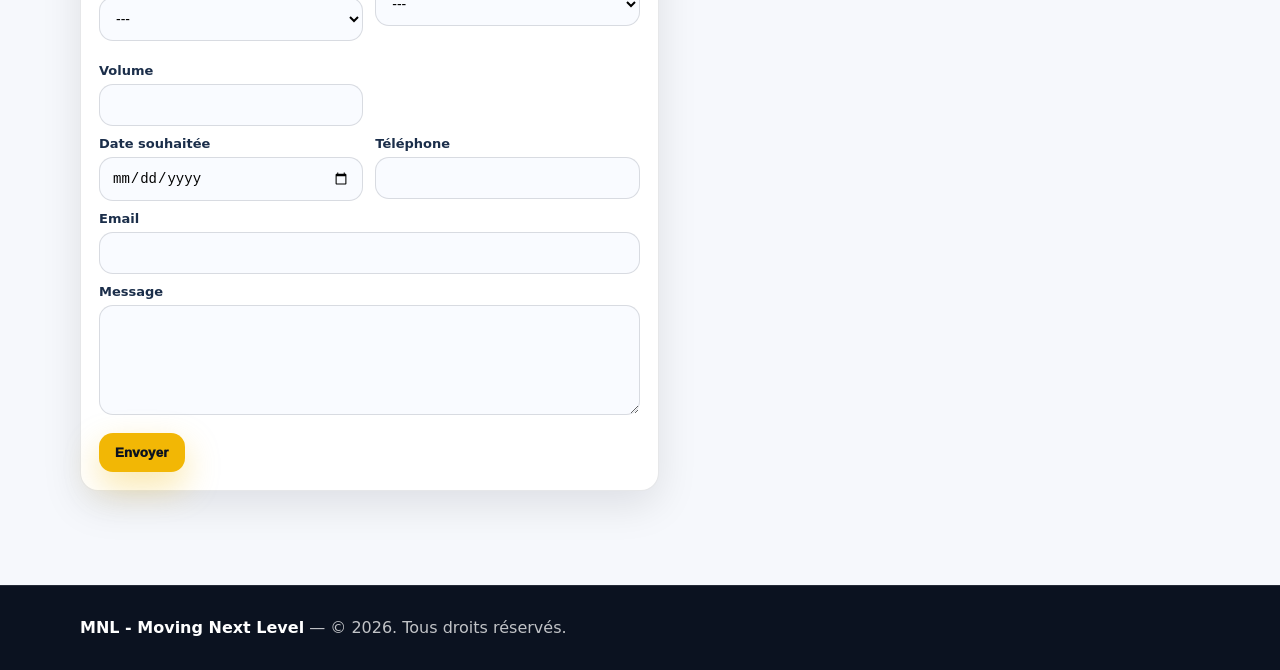
==== commit d3329484: "change name" ====
--- a/index.html
+++ b/index.html
@@ -90,6 +90,9 @@
         <a class="btn btn-secondary" style="text-decoration:none;display:inline-block" href="services.html">
           Voir nos services
         </a>
+        <a class="btn btn-secondary" style="text-decoration:none;display:inline-block" href="apropos.html">
+          À propos de nous
+        </a>
       </div>
 
     </div>
@@ -226,16 +229,16 @@
           <li>Si vous validez, on planifie et on s’occupe de tout.</li>
         </ul>
 
-       
+
         <a href="tel:+3312345678" style="margin-top:14px" class="pill">
-          <span class="dot"></span>  Assistance: <b>+3312345678</b>
+          <span class="dot"></span> Assistance: <b>+3312345678</b>
         </a>
 
         <p class="small-muted" style="margin-top:14px">
           Mentions légales : MNL - Moving Next Level • Siège social : 8 Rue de la
           République, 13001 Marseille, France • Email
           : contact@elitedemenagement.com •
-          SIRET : 105 901 821 00014 – TVA : FR17 105 901 821 
+          SIRET : 105 901 821 00014 – TVA : FR17 105 901 821
         </p>
       </aside>
     </div>
@@ -250,4 +253,4 @@
   <script src="assets/js/main.js"></script>
 </body>
 
-</html>
+</html>
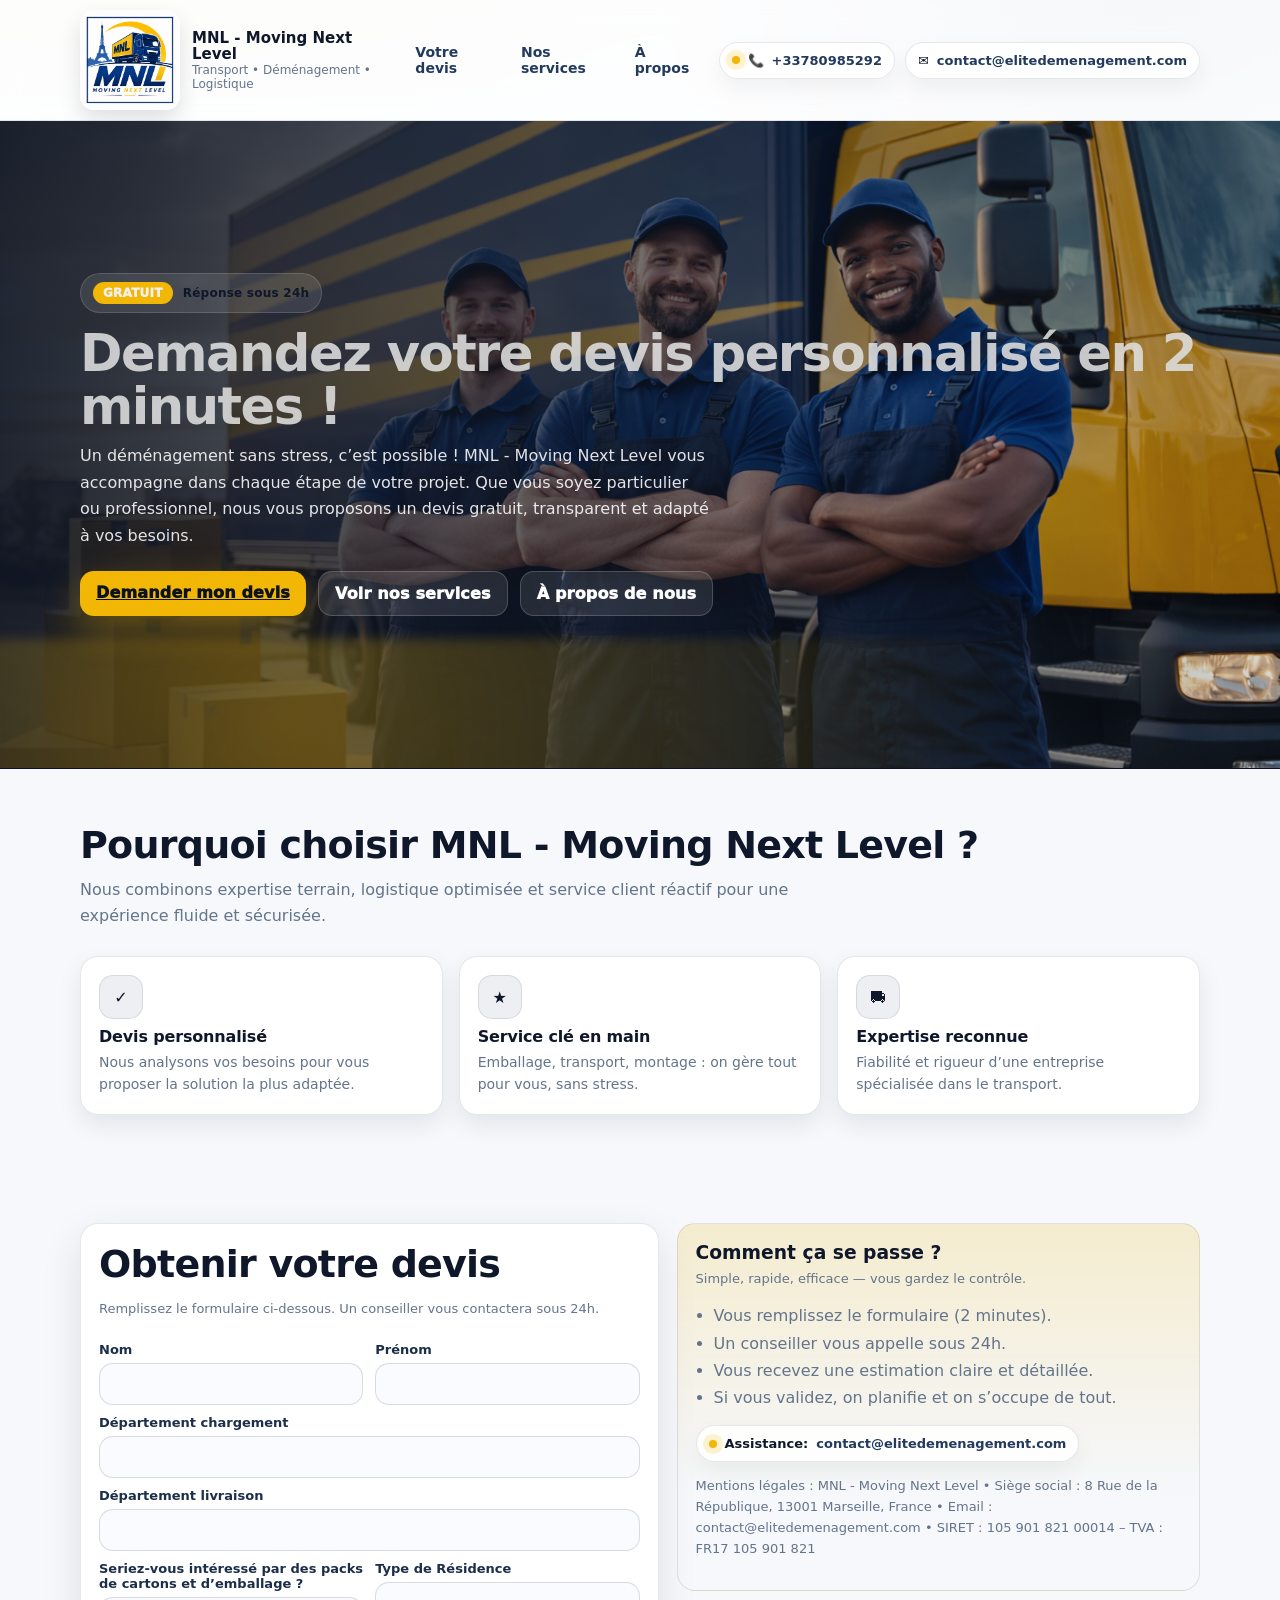
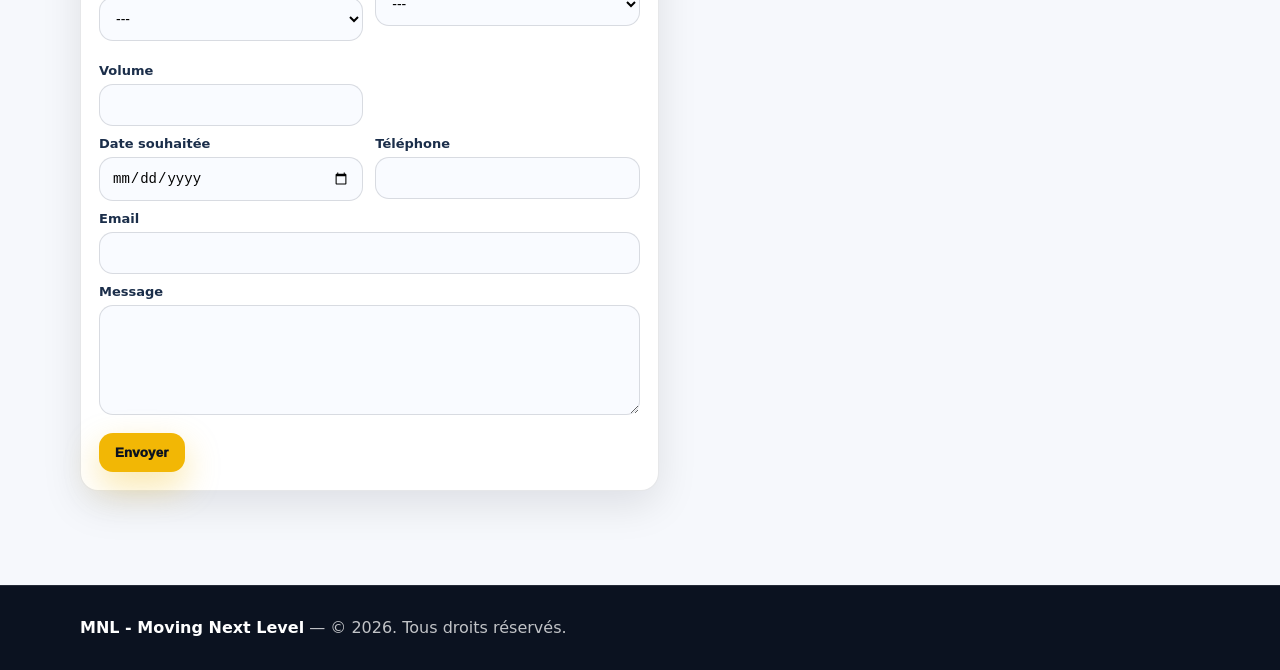
==== commit c3b20be0: "change name" ====
--- a/index.html
+++ b/index.html
@@ -28,8 +28,8 @@
       </nav>
 
       <div class="nav-cta">
-        <a href="tel:+3312345678" class="pill">
-          <span class="dot"></span> 📞 <b>+3312345678</b>
+        <a href="tel:+33780985292" class="pill">
+          <span class="dot"></span> 📞 <b>+33780985292</b>
         </a>
 
         <a href="mailto:contact@elitedemenagement.com" class="pill">
@@ -60,8 +60,8 @@
         <a data-nav href="services.html">Nos services</a>
         <a data-nav href="apropos.html">À propos</a>
       </div>
-      <a href="tel:+3312345678" class="pill">
-        <span class="dot"></span> 📞 <b>+3312345678</b>
+      <a href="tel:+33780985292" class="pill">
+        <span class="dot"></span> 📞 <b>+33780985292</b>
       </a>
 
       <div style="height:10px"></div>
@@ -229,9 +229,9 @@
           <li>Si vous validez, on planifie et on s’occupe de tout.</li>
         </ul>
 
-
-        <a href="tel:+3312345678" style="margin-top:14px" class="pill">
-          <span class="dot"></span> Assistance: <b>+3312345678</b>
+ 
+        <a href="mailto:contact@elitedemenagement.com" style="margin-top:14px" class="pill">
+          <span class="dot"></span> Assistance: <b>contact@elitedemenagement.com</b>
         </a>
 
         <p class="small-muted" style="margin-top:14px">
